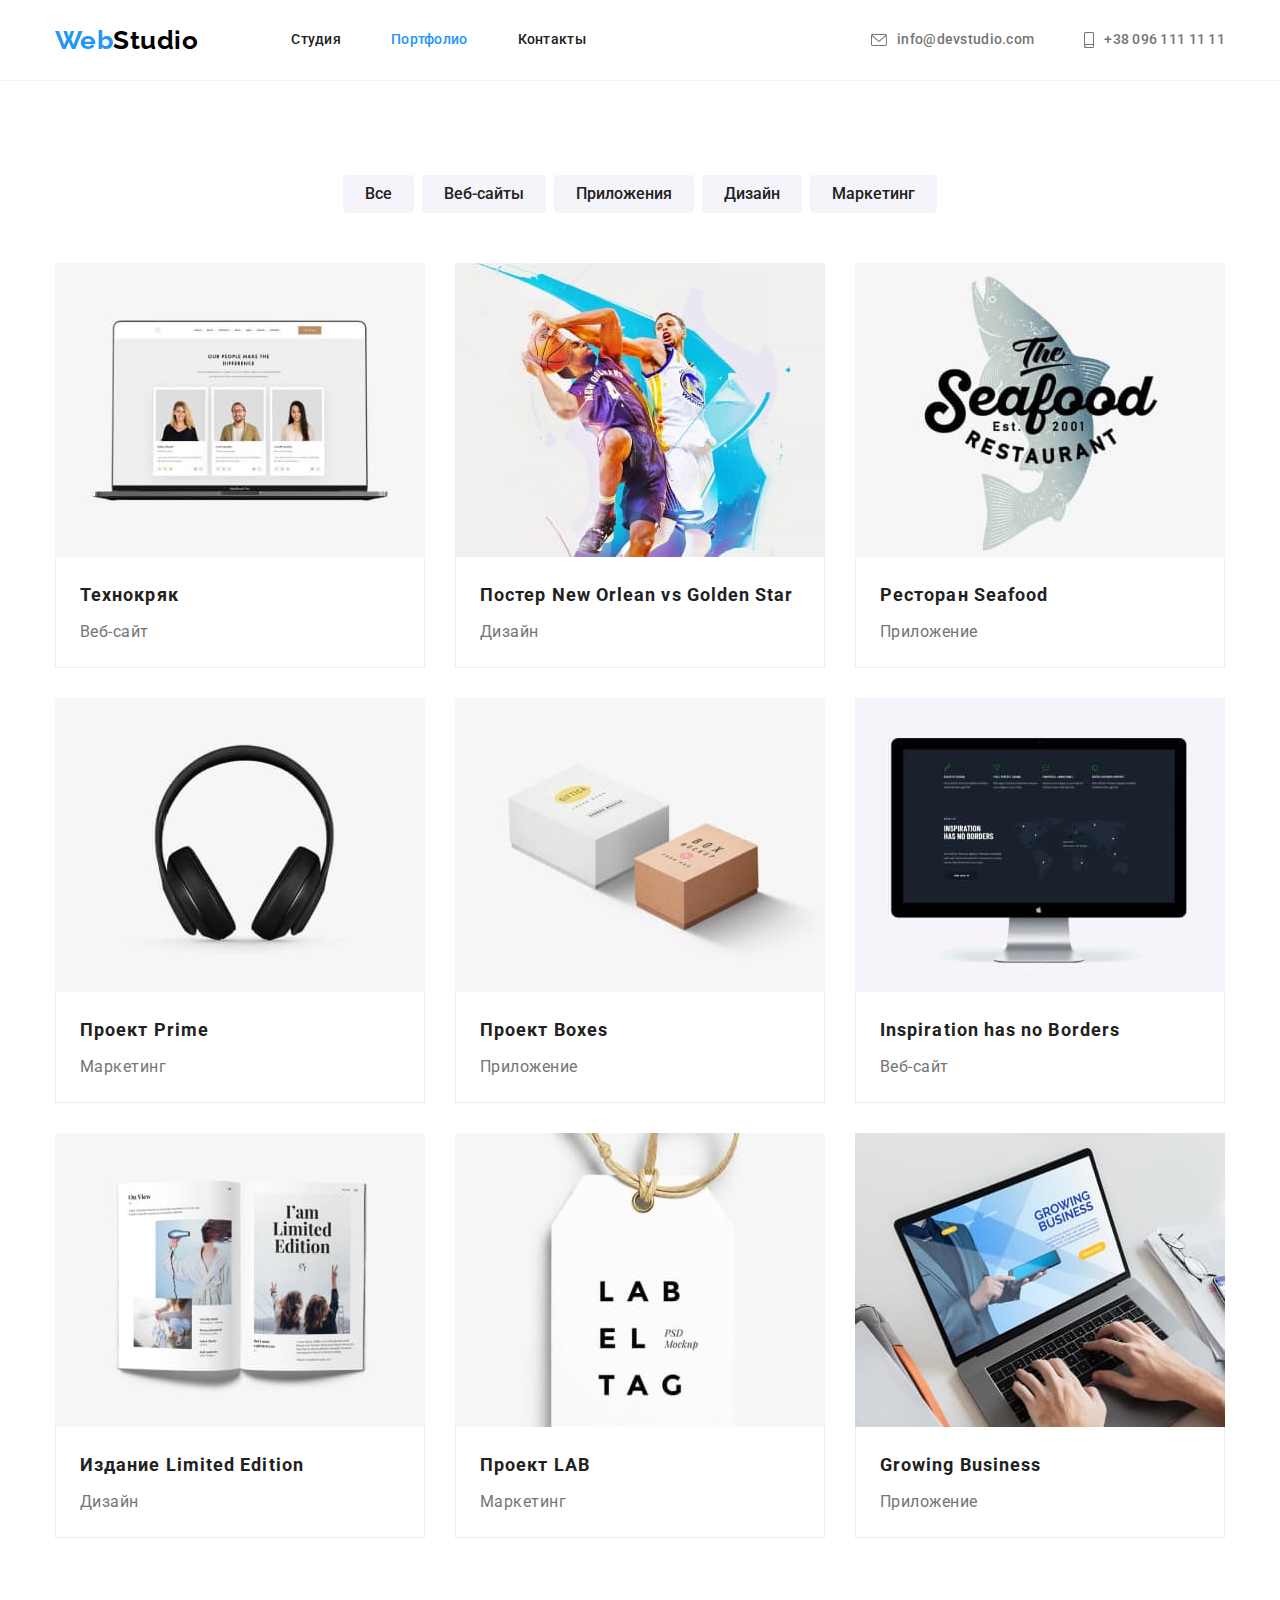
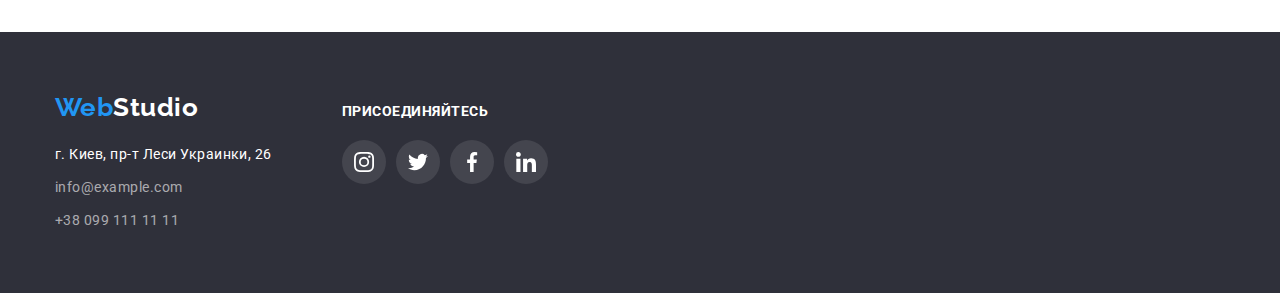
==== portfolio.html @ 6de4c793 "Копіює файли з goit-markup-hw-04" ====
<!DOCTYPE html>
<html lang="ru">
  <head>
    <meta charset="UTF-8" />
    <meta http-equiv="X-UA-Compatible" content="IE=edge" />
    <meta name="viewport" content="width=device-width, initial-scale=1.0" />
    <title>WebStudio</title>
    <link
      href="https://fonts.googleapis.com/css2?family=Raleway:wght@700&family=Roboto:wght@400;500;700;900&display=swap"
      rel="stylesheet"
    />
    <link
      rel="stylesheet"
      href="https://cdnjs.cloudflare.com/ajax/libs/modern-normalize/1.1.0/modern-normalize.min.css"
    />
    <link rel="stylesheet" href="./css/styles.css" />
  </head>
  <body>
    <!-- Верхняя линия -->
    <header class="page-header">
      <div class="container topline">
        <a class="header logo" href="./index.html" lang="en"
          ><span class="header logo-style">Web</span>Studio</a
        >

        <nav>
          <ul class="site-nav list">
            <li class="item"><a class="link" href="./index.html">Студия</a></li>
            <li class="item"><a class="link current" href="./portfolio.html">Портфолио</a></li>
            <li class="item"><a class="link" href="">Контакты</a></li>
          </ul>
        </nav>

        <ul class="contacts list">
          <li class="item">
            <a class="link" href="mailto:info@devstudio.com">
              <svg class="icon envelope" width="16" height="12">
                <use href="./images/icons.svg#envelope"></use>
              </svg>
              info@devstudio.com</a
            >
          </li>
          <li class="item">
            <a class="link" href="tel:+380961111111">
              <svg class="icon smartphone" width="10" height="16">
                <use href="./images/icons.svg#smartphone"></use>
              </svg>
              +38 096 111 11 11</a
            >
          </li>
        </ul>
      </div>
    </header>

    <!-- Уникальный контент страницы -->
    <main>
      <section class="portfolio section">
        <h1 class="title">Портфолио</h1>

        <!-- Фильтры на карточки -->
        <div class="container">
          <ul class="filtres list">
            <li class="item"><button class="button default" type="button">Все</button></li>
            <li class="item"><button class="button default" type="button">Веб-сайты</button></li>
            <li class="item"><button class="button default" type="button">Приложения</button></li>
            <li class="item"><button class="button default" type="button">Дизайн</button></li>
            <li class="item"><button class="button default" type="button">Маркетинг</button></li>
          </ul>
        </div>

        <!-- Карточки -->
        <div class="container">
          <ul class="cards list">
            <li class="item">
              <a class="card-link" href="">
                <img
                  class="img"
                  src="./images/portfolio/technocrack.jpeg"
                  alt="три карточки с сотрудниками и их данные"
                  width="370"
                  height="294"
                />
                <div class="card-border">
                  <h2 class="project">Технокряк</h2>
                  <p class="category">Веб-сайт</p>
                </div>
                <p class="description">Lorem ipsum dolor sit amet.</p>
              </a>
            </li>
            <li class="item">
              <a class="card-link" href="">
                <img
                  class="img"
                  src="./images/portfolio/orlean.jpeg"
                  alt="два баскетбольных игрока в прыжке при игре"
                  width="370"
                  height="294"
                />
                <div class="card-border">
                  <h2 class="project">Постер New Orlean vs Golden Star</h2>
                  <p class="category">Дизайн</p>
                </div>
                <p class="description">Lorem ipsum dolor sit amet.</p>
              </a>
            </li>
            <li class="item">
              <a class="card-link" href="">
                <img
                  class="img"
                  src="./images/portfolio/seafood.jpeg"
                  alt="логотип ресторана"
                  width="370"
                  height="294"
                />
                <div class="card-border">
                  <h2 class="project">Ресторан Seafood</h2>
                  <p class="category">Приложение</p>
                </div>
                <p class="description">Lorem ipsum dolor sit amet.</p>
              </a>
            </li>
            <li class="item">
              <a class="card-link" href="">
                <img
                  class="img"
                  src="./images/portfolio/prime.jpeg"
                  alt="наушники накладные"
                  width="370"
                  height="294"
                />
                <div class="card-border">
                  <h2 class="project">Проект Prime</h2>
                  <p class="category">Маркетинг</p>
                </div>
                <p class="description">Lorem ipsum dolor sit amet.</p>
              </a>
            </li>
            <li class="item">
              <a class="card-link" href="">
                <img
                  class="img"
                  src="./images/portfolio/boxes.jpeg"
                  alt="две коробки с лого компаний"
                  width="370"
                  height="294"
                />
                <div class="card-border">
                  <h2 class="project">Проект Boxes</h2>
                  <p class="category">Приложение</p>
                </div>
                <p class="description">Lorem ipsum dolor sit amet.</p>
              </a>
            </li>
            <li class="item">
              <a class="card-link" href="">
                <img
                  class="img"
                  src="./images/portfolio/inspiration.jpeg"
                  alt="на мониторе изображен разработанный сайт"
                  width="370"
                  height="294"
                />
                <div class="card-border">
                  <h2 class="project">Inspiration has no Borders</h2>
                  <p class="category">Веб-сайт</p>
                </div>
                <p class="description">Lorem ipsum dolor sit amet.</p>
              </a>
            </li>
            <li class="item">
              <a class="card-link" href="">
                <img
                  class="img"
                  src="./images/portfolio/limited.jpeg"
                  alt="открытый журнал"
                  width="370"
                  height="294"
                />
                <div class="card-border">
                  <h2 class="project">Издание Limited Edition</h2>
                  <p class="category">Дизайн</p>
                </div>
                <p class="description">Lorem ipsum dolor sit amet.</p>
              </a>
            </li>
            <li class="item">
              <a class="card-link" href="">
                <img
                  class="img"
                  src="./images/portfolio/lab.jpeg"
                  alt="этикетка с надписью бренда"
                  width="370"
                  height="294"
                />
                <div class="card-border">
                  <h2 class="project">Проект LAB</h2>
                  <p class="category">Маркетинг</p>
                </div>
                <p class="description">Lorem ipsum dolor sit amet.</p>
              </a>
            </li>
            <li class="item">
              <a class="card-link" href="">
                <img
                  class="img"
                  src="./images/portfolio/growing.jpeg"
                  alt="на экране ноутбука разработаное приложение для бизнеса"
                  width="370"
                  height="294"
                />
                <div class="card-border">
                  <h2 class="project">Growing Business</h2>
                  <p class="category">Приложение</p>
                </div>
                <p class="description">Lorem ipsum dolor sit amet.</p>
              </a>
            </li>
          </ul>
        </div>
      </section>
    </main>

    <!-- Подвал -->
    <footer class="page-footer">
      <div class="container">
        <div class="logo-address">
          <a class="footer logo" href="./index.html" lang="en"
            ><span class="footer logo-style">Web</span>Studio
          </a>

          <address>
            <ul class="address list">
              <li class="item">
                <a
                  class="location"
                  href="https://goo.gl/maps/vhETYk33VZoTdQni7"
                  target="_blank"
                  rel="noopener noreferrer"
                >
                  г. Киев, пр-т Леси Украинки, 26
                </a>
              </li>
              <li class="item">
                <a class="link" href="mailto:info@example.com">info@example.com</a>
              </li>
              <li class="item"><a class="link" href="tel:+380991111111">+38 099 111 11 11</a></li>
            </ul>
          </address>
        </div>

        <div class="social">
          <h3 class="social-title">присоединяйтесь</h3>

          <ul class="social-icons list">
            <li class="social-item">
              <a class="social-link" href="" aria-label="Ссылка на Instagram">
                <svg class="social-icon" width="20" height="20">
                  <use href="./images/icons.svg#instagram"></use>
                </svg>
              </a>
            </li>
            <li class="social-item">
              <a class="social-link" href="" aria-label="Ссылка на Twitter">
                <svg class="social-icon" width="20" height="20">
                  <use href="./images/icons.svg#twitter"></use>
                </svg>
              </a>
            </li>
            <li class="social-item">
              <a class="social-link" href="" aria-label="Ссылка на Facebook">
                <svg class="social-icon" width="20" height="20">
                  <use href="./images/icons.svg#facebook"></use>
                </svg>
              </a>
            </li>
            <li class="social-item">
              <a class="social-link" href="" aria-label="Ссылка на Linkedin">
                <svg class="social-icon" width="20" height="20">
                  <use href="./images/icons.svg#linkedin"></use>
                </svg>
              </a>
            </li>
          </ul>
        </div>
      </div>
    </footer>
  </body>
</html>
---- css/styles.css ----
/* Объявление глобальных переменных */
/* 
  Фон тела страницы --bg-body-color: #fff;
  Фон "героя" --bg-hero-color: #C4C4C4;
  Фон "наша команда" --bg-team-color: #f5f4fa;
  Фон футера --bg-hero-color: #2f303a;
  Фон иконки --bg-icon-color: #afb1b8;
  Фон иконки в футоре --bg-icon-footer-color: rgba(255, 255, 255, 0.1);
  Цвет основного текста --text-primary-color: #212121;
  Цвет вторичного текста --text-secondory-color: #757575;
  Цвет текста логотипа в хедере --text-logo-header-color: #000;
  Цвет текста белый (логотип в футере, заголовок "героя") --text-white-color: #fff;
  Цвет сылок в футере --link-footer-color: rgba(255, 255, 255, 0.6);
  Цвет акцента --accent-color: #2196f3;
  Цвет бордера на карточках --card-border: #eee;
   */
:root {
  --bg-body-color: #fff;
  --bg-hero-color: #c4c4c4;
  --bg-team-color: #f5f4fa;
  --bg-footer-color: #2f303a;
  --bg-icon-color: #afb1b8;
  --bg-icon-footer-color: rgba(255, 255, 255, 0.1);
  --text-primary-color: #212121;
  --text-secondory-color: #757575;
  --text-logo-header-color: #000;
  --text-white-color: #fff;
  --link-footer-color: rgba(255, 255, 255, 0.6);
  --accent-color: #2196f3;
  --card-border: #eee;
}

/* Тело страницы */
body {
  font-family: Roboto, sans-serif;
  letter-spacing: 0.03em;

  color: var(--text-primary-color);
  background-color: var(--bg-body-color);
}

/* Сброс стилей */
.list {
  margin: 0;
  padding: 0;

  list-style: none;
}

/* Кнопка родитель */
.button {
  color: var(--text-primary-color);
  background-color: var(--bg-team-color);

  border: 0ch;
  border-radius: 4px;
  cursor: pointer;
}

/* Заголовок родитель */
.title {
  margin-top: 0;
  margin-bottom: 50px;

  font-weight: 700;
  font-size: 36px;
  line-height: 1.17;
  color: var(--text-primary-color);
  text-align: center;
}

/* Лого родитель */
.logo {
  font-family: Raleway, sans-serif;
  font-weight: 700;
  font-size: 26px;
  line-height: 1.19;
  text-decoration: none;
}

/* Контейнер */
.container {
  width: 1200px;
  margin-right: auto;
  margin-left: auto;
  padding-right: 15px;
  padding-left: 15px;
}

/* Секция */
.section {
  padding-top: 94px;
  padding-bottom: 94px;
}

/* Социальные иконки */
.social-icons {
  display: flex;
}

.social-item + .social-item {
  margin-left: 10px;
}

.social-link {
  display: flex;
  align-items: center;
  justify-content: center;
  width: 44px;
  height: 44px;

  color: var(--bg-icon-color);
  border-radius: 50%;
}

.social-icon {
  fill: currentColor;
}

/* Главная страница */
/* Верхняя линия */
.page-header {
  border-bottom: 1px solid var(--bg-team-color);
}

.container.topline {
  display: flex;
  align-items: center;
}

/* Логотип */
.header.logo {
  color: var(--text-logo-header-color);
}

.header.logo-style {
  color: var(--accent-color);
}

/* Навигация */
.site-nav {
  display: flex;
  margin-left: 93px;
}

.site-nav .item:not(:last-child) {
  margin-right: 50px;
}

.site-nav .link {
  display: block;
  padding-top: 32px;
  padding-bottom: 32px;

  font-weight: 500;
  font-size: 14px;
  line-height: 1.14;
  letter-spacing: 0.02em;
  color: var(--text-primary-color);
  text-decoration: none;
}

.site-nav .link:hover,
.site-nav .link:focus {
  color: var(--accent-color);
}

.site-nav .link.current {
  color: var(--accent-color);
}

/* Контакты: почта, моб. телефон */
.contacts {
  display: flex;
  margin-left: auto;
}

.contacts .item + .item {
  margin-left: 50px;
}

.contacts .link {
  display: flex;
  align-items: center;

  font-weight: 500;
  font-size: 14px;
  line-height: 1.14;
  letter-spacing: 0.02em;
  color: var(--text-secondory-color);
  text-decoration: none;
}

.icon.envelope,
.icon.smartphone {
  margin-right: 10px;
  fill: currentColor;
}

.contacts .link:hover,
.contacts .link:focus {
  color: var(--accent-color);
}

/* Герой */
.hero.container {
  padding-top: 100px;
  padding-bottom: 100px;
}

.hero.overlay {
  max-width: 1600px;
  height: 600px;
  margin-left: auto;
  margin-right: auto;

  text-align: center;

  background-image: linear-gradient(to right, rgba(47, 48, 58, 0.4), rgba(47, 48, 58, 0.4)),
    url('../images/img.jpeg');
  background-repeat: no-repeat;
  background-position: center;
  background-size: cover;

  background-color: var(--bg-hero-color);
}

.hero.title {
  max-width: 696px;
  margin-right: auto;
  margin-left: auto;
  margin-bottom: 30px;

  font-weight: 900;
  font-size: 44px;
  line-height: 1.36;
  letter-spacing: 0.06em;
  color: var(--text-white-color);
  text-transform: uppercase;
}

.hero.button {
  padding-top: 10px;
  padding-right: 32px;
  padding-bottom: 10px;
  padding-left: 32px;

  font-weight: 700;
  font-size: 16px;
  line-height: 1.88;
  letter-spacing: 0.06em;
  color: var(--text-white-color);
  background-color: var(--accent-color);
}

/* Особенности */
.features {
  padding-bottom: 0;
}

.featur-list {
  display: flex;
}

.featur-list .item {
  width: calc((100% - 90px) / 4);
}

.featur-list .item:not(:nth-child(4n)) {
  margin-right: 30px;
}

.feature-icon {
  width: 270px;
  height: 120px;
  margin-bottom: 30px;
  padding: 25px 100px;

  border-radius: 4px;
  background-color: var(--bg-team-color);
}

.feature-icon .icon {
  width: 70px;
  height: 70px;
}

.features-title {
  display: none;
}

.features .featur-title {
  margin-top: 0;
  margin-bottom: 10px;

  font-weight: 700;
  font-size: 14px;
  line-height: 1.14;
  text-transform: uppercase;
}

.features .featur-text {
  margin-top: 0;
  margin-bottom: 5px;

  font-weight: 400;
  font-size: 14px;
  line-height: 1.71;
  color: var(--text-secondory-color);
}

/* Чем мы занимаемся */
.wemake-list {
  display: flex;
}

.wemake-list .item {
  width: calc((100% - 60px) / 3);
}

.wemake-list .item:not(:nth-child(3n)) {
  margin-right: 30px;
}

/* Наша команда */
.team {
  background-color: var(--bg-team-color);
}

.team-list {
  display: flex;
}

.team-list .item {
  width: calc((100% - 90px) / 4);
  text-align: center;

  box-shadow: 0px 1px 3px rgba(0, 0, 0, 0.12), 0px 1px 1px rgba(0, 0, 0, 0.14),
    0px 2px 1px rgba(0, 0, 0, 0.2);
  border-radius: 0px 0px 4px 4px;
}

.team-list .item:not(:nth-child(4n)) {
  margin-right: 30px;
}

.team-list .img {
  display: block;
  margin-bottom: 30px;
}

.team-list .specialist {
  margin-top: 0;
  margin-bottom: 10px;

  font-weight: 500;
  font-size: 16px;
  line-height: 1.19;
}

.team-list .position {
  margin-top: 0;
  margin-bottom: 16px;

  font-size: 16px;
  line-height: 1.19;
  color: var(--text-secondory-color);
}

.team-list .social-icons {
  margin-top: 0;
  margin-right: 32px;
  margin-bottom: 30px;
  margin-left: 32px;
}

.team-list .social-link:hover {
  color: var(--text-white-color);
  background-color: var(--accent-color);
}

/* Постоянные клиенты */
.clients-icons {
  display: flex;
}

.client-item + .client-item {
  margin-left: 30px;
}

.client-link {
  display: flex;
  align-items: center;
  justify-content: center;
  width: 170px;
  height: 92px;

  color: var(--bg-icon-color);

  border: 1px solid var(--bg-icon-color);
  border-radius: 4px;
}

.client-icon {
  fill: currentColor;
}

.client-link:hover {
  color: var(--accent-color);
  border: 1px solid var(--accent-color);
}

/* Подвал */
.page-footer {
  padding-top: 60px;
  padding-bottom: 60px;
  background-color: var(--bg-footer-color);
}

.footer.logo {
  display: inline-block;
  padding-top: 0;
  padding-bottom: 0;
  margin-bottom: 20px;
  color: var(--text-white-color);
}

.footer.logo-style {
  padding-top: 0;
  padding-bottom: 0;
  color: var(--accent-color);
}

.address .item:not(:last-child) {
  margin-bottom: 9px;
}

.address .location,
.address .link {
  font-style: normal;
  font-size: 14px;
  line-height: 1.71;
  color: var(--link-footer-color);
  text-decoration: none;
}

.address .location {
  color: var(--text-white-color);
}

.address .link:hover,
.address .link:focus,
.address .location:hover,
.address .location:focus {
  color: var(--accent-color);
}

/* присоединяйтесь */
.page-footer > .container {
  display: flex;
}

.page-footer .social {
  margin-left: 70px;
}

.page-footer .social-title {
  margin-top: 12px;
  margin-bottom: 20px;

  font-weight: 700;
  font-size: 14px;
  line-height: 1.14;

  color: var(--text-white-color);
  text-transform: uppercase;
}

.page-footer .social-link {
  color: var(--text-white-color);
  background: var(--bg-icon-footer-color);
}

.page-footer .social-link:hover {
  color: var(--text-white-color);
  background-color: var(--accent-color);
}

/* Портфолио */
/* Фильтры на карточки */
.portfolio > .title {
  display: none;
}

.container > .filtres {
  display: flex;
  margin-bottom: 50px;
  justify-content: center;
}

.filtres > .item:not(:last-child) {
  margin-right: 8px;
}

.button.default {
  padding-top: 6px;
  padding-right: 22px;
  padding-bottom: 6px;
  padding-left: 22px;

  font-weight: 500;
  font-size: 16px;
  line-height: 1.62;
}

.button.default:hover,
.button.default:focus {
  box-shadow: 0px 3px 1px rgba(0, 0, 0, 0.1), 0px 1px 2px rgba(0, 0, 0, 0.08),
    0px 2px 2px rgba(0, 0, 0, 0.12);

  color: var(--text-white-color);
  background-color: var(--accent-color);
}

/* Карточки */
.container .cards {
  display: flex;
  flex-wrap: wrap;
}

.cards .item {
  width: calc((100% - 60px) / 3);
}

.cards .item:not(:nth-child(3n)) {
  margin-right: 30px;
}

.cards .item:not(:nth-last-child(-n + 3)) {
  margin-bottom: 30px;
}

.cards .item:nth-child(3n) {
  margin-right: 0;
}

.cards .item:nth-last-child(-n + 3) {
  margin-bottom: 0;
}

.card-link {
  display: block;
  color: var(--text-primary-color);
  text-decoration: none;
}

.card-border {
  padding-top: 20px;
  padding-right: 24px;
  padding-bottom: 20px;
  padding-left: 24px;

  border-right: 1px solid var(--card-border);
  border-bottom: 1px solid var(--card-border);
  border-left: 1px solid var(--card-border);
}

.card-link:hover,
.card-link:focus {
  background-color: var(--accent-color);
  box-shadow: 0px 1px 1px rgba(0, 0, 0, 0.12), 0px 4px 4px rgba(0, 0, 0, 0.06),
    1px 4px 6px rgba(0, 0, 0, 0.16);
}

.card-link .img {
  display: block;
}

.cards .project {
  margin-top: 0;
  margin-bottom: 0;
  padding-bottom: 4px;

  font-weight: 700;
  font-size: 18px;
  line-height: 2;
  letter-spacing: 0.06em;
}

.cards .category {
  margin-top: 0;
  margin-bottom: 0;

  font-size: 16px;
  line-height: 1.88;
  color: var(--text-secondory-color);
}

.cards .description {
  display: none;
  margin-top: 0;
  margin-bottom: 0;

  font-size: 16px;
  line-height: 1.88;
  color: var(--text-secondory-color);
}
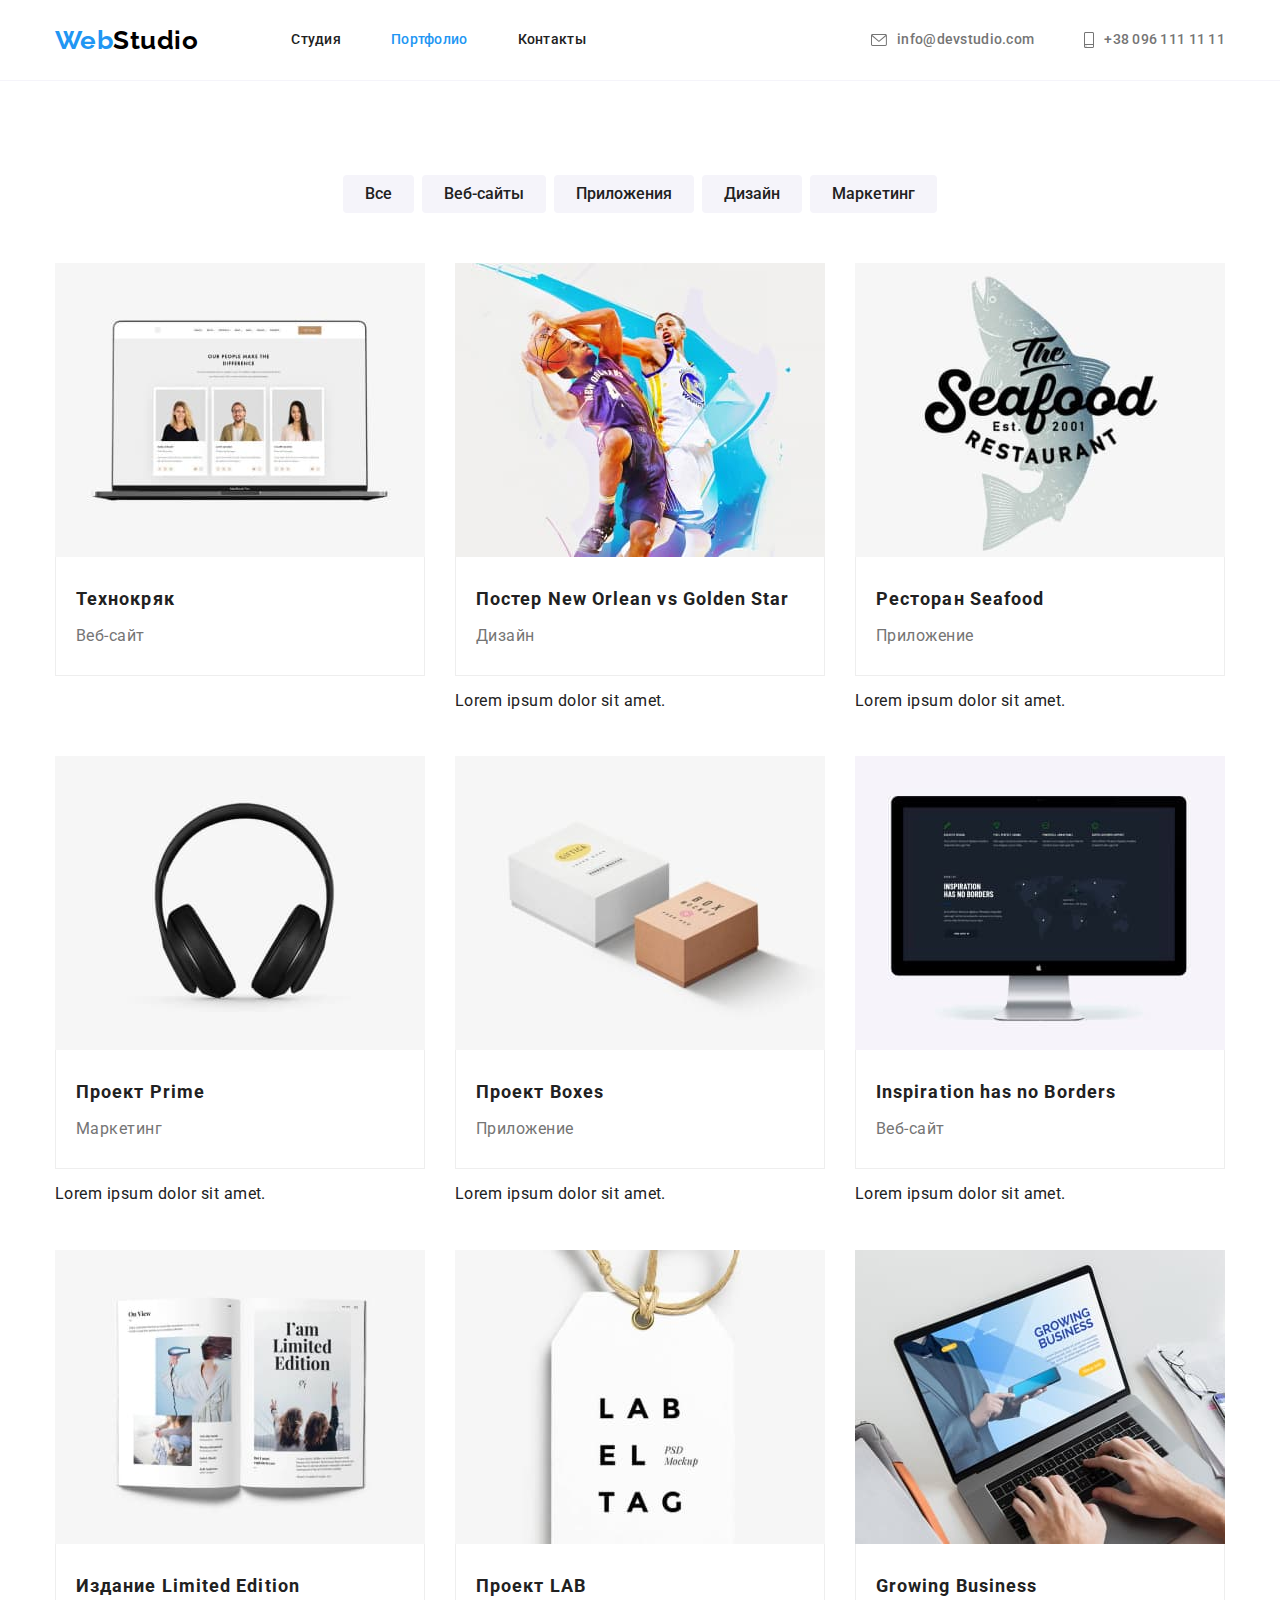
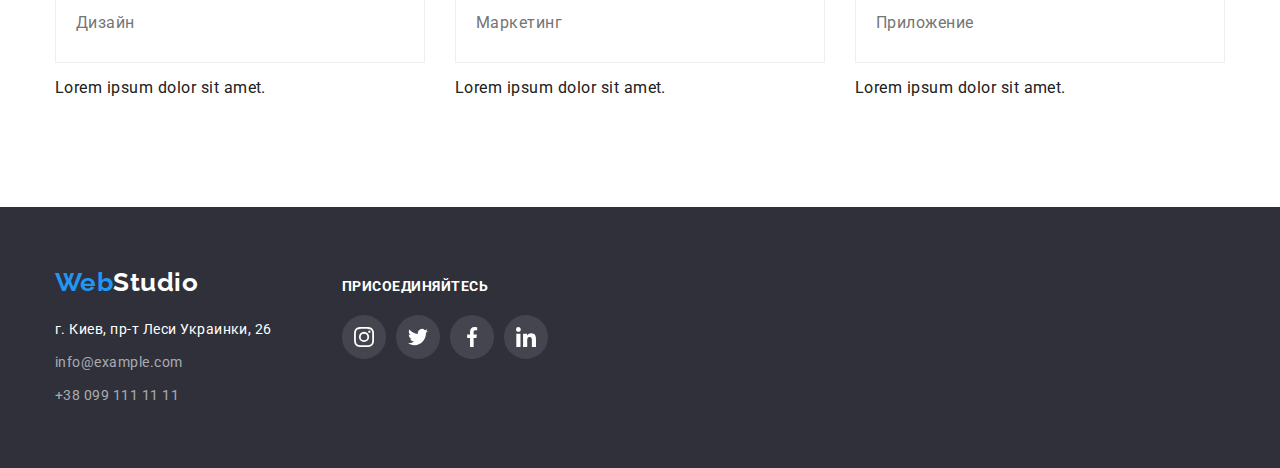
==== commit 01c4640d: "Робить синій оверлей в картці сторінки Портфоліо" ====
--- a/portfolio.html
+++ b/portfolio.html
@@ -73,18 +73,27 @@
           <ul class="cards list">
             <li class="item">
               <a class="card-link" href="">
-                <img
-                  class="img"
-                  src="./images/portfolio/technocrack.jpeg"
-                  alt="три карточки с сотрудниками и их данные"
-                  width="370"
-                  height="294"
-                />
+                <div class="card-thumb">
+                  <img
+                    class="img"
+                    src="./images/portfolio/technocrack.jpeg"
+                    alt="три карточки с сотрудниками и их данные"
+                    width="370"
+                    height="294"
+                  />
+                  <div class="text-thumb">
+                    <p class="description list">
+                      Ресурс предлагает комплексные предложения с разным уровнем функционала и
+                      сервисов. Все это позволит посетителю получить исчерпывающие сведения о
+                      компании или частном лице.
+                    </p>
+                  </div>
+                </div>
+
                 <div class="card-border">
                   <h2 class="project">Технокряк</h2>
                   <p class="category">Веб-сайт</p>
                 </div>
-                <p class="description">Lorem ipsum dolor sit amet.</p>
               </a>
             </li>
             <li class="item">
--- a/css/styles.css
+++ b/css/styles.css
@@ -253,6 +253,59 @@
   background-color: var(--accent-color);
 }
 
+.backdrop {
+  position: fixed;
+  top: 0;
+  left: 0;
+  width: 100%;
+  height: 100%;
+
+  background-color: rgba(0, 0, 0, 0.5);
+}
+
+.backdrop.is-hidden {
+  opacity: 0;
+  pointer-events: none;
+}
+
+.modal {
+  position: absolute;
+  top: 50%;
+  left: 50%;
+  transform: translate(-50%, -50%);
+
+  min-height: 528px;
+  min-width: 581px;
+
+  background-color: var(--bg-body-color);
+}
+
+.modal-button {
+  position: absolute;
+  top: 8px;
+  right: 8px;
+
+  height: 30px;
+  width: 30px;
+  margin: 0;
+  padding: 0;
+
+  color: var(--text-white-color);
+  border: 1px solid var(--bg-icon-color);
+  border-radius: 50%;
+}
+
+.modal-icon {
+  position: absolute;
+  top: 0;
+  right: 0;
+
+  height: 100%;
+  width: 100%;
+
+  fill: currentColor;
+}
+
 /* Особенности */
 .features {
   padding-bottom: 0;
@@ -320,6 +373,36 @@
 
 .wemake-list .item:not(:nth-child(3n)) {
   margin-right: 30px;
+}
+
+/* текст с фоном */
+.product-thumb {
+  position: relative;
+  display: flex;
+}
+
+.background-tumb {
+  position: absolute;
+  bottom: 0;
+
+  display: flex;
+  align-items: center;
+  justify-content: center;
+
+  height: 70px;
+  width: 100%;
+
+  background: rgba(47, 48, 58, 0.8);
+}
+
+.background-tumb > .text {
+  font-weight: 700;
+  font-size: 14px;
+  line-height: 1.14;
+  letter-spacing: 0.03em;
+  text-transform: uppercase;
+
+  color: var(--text-white-color);
 }
 
 /* Наша команда */
@@ -554,20 +637,42 @@
   text-decoration: none;
 }
 
+/* текст на фоне */
+.card-thumb {
+  position: relative;
+  display: flex;
+}
+
+.text-thumb {
+  position: absolute;
+  bottom: 0;
+  height: 100%;
+
+  background: rgba(33, 150, 243, 0.9);
+  opacity: 0;
+}
+
+.card-link:hover .text-thumb {
+  opacity: 1;
+}
+
+.text-thumb > .description {
+  padding: 63px 24px;
+
+  font-size: 18px;
+  line-height: 1.56;
+  letter-spacing: 0.03em;
+  color: var(--text-white-color);
+}
+
 .card-border {
-  padding-top: 20px;
-  padding-right: 24px;
-  padding-bottom: 20px;
-  padding-left: 24px;
-
-  border-right: 1px solid var(--card-border);
-  border-bottom: 1px solid var(--card-border);
-  border-left: 1px solid var(--card-border);
+  padding: 24px 20px;
+  border: 1px solid var(--card-border);
+  border-top: none;
 }
 
 .card-link:hover,
 .card-link:focus {
-  background-color: var(--accent-color);
   box-shadow: 0px 1px 1px rgba(0, 0, 0, 0.12), 0px 4px 4px rgba(0, 0, 0, 0.06),
     1px 4px 6px rgba(0, 0, 0, 0.16);
 }
@@ -596,12 +701,14 @@
   color: var(--text-secondory-color);
 }
 
-.cards .description {
+/* .cards .description {
+
   display: none;
   margin-top: 0;
   margin-bottom: 0;
 
-  font-size: 16px;
-  line-height: 1.88;
-  color: var(--text-secondory-color);
-}
+  font-size: 18px;
+  line-height: 1.56;
+  letter-spacing: 0.03em;
+  color: var(--text-white-color);
+} */
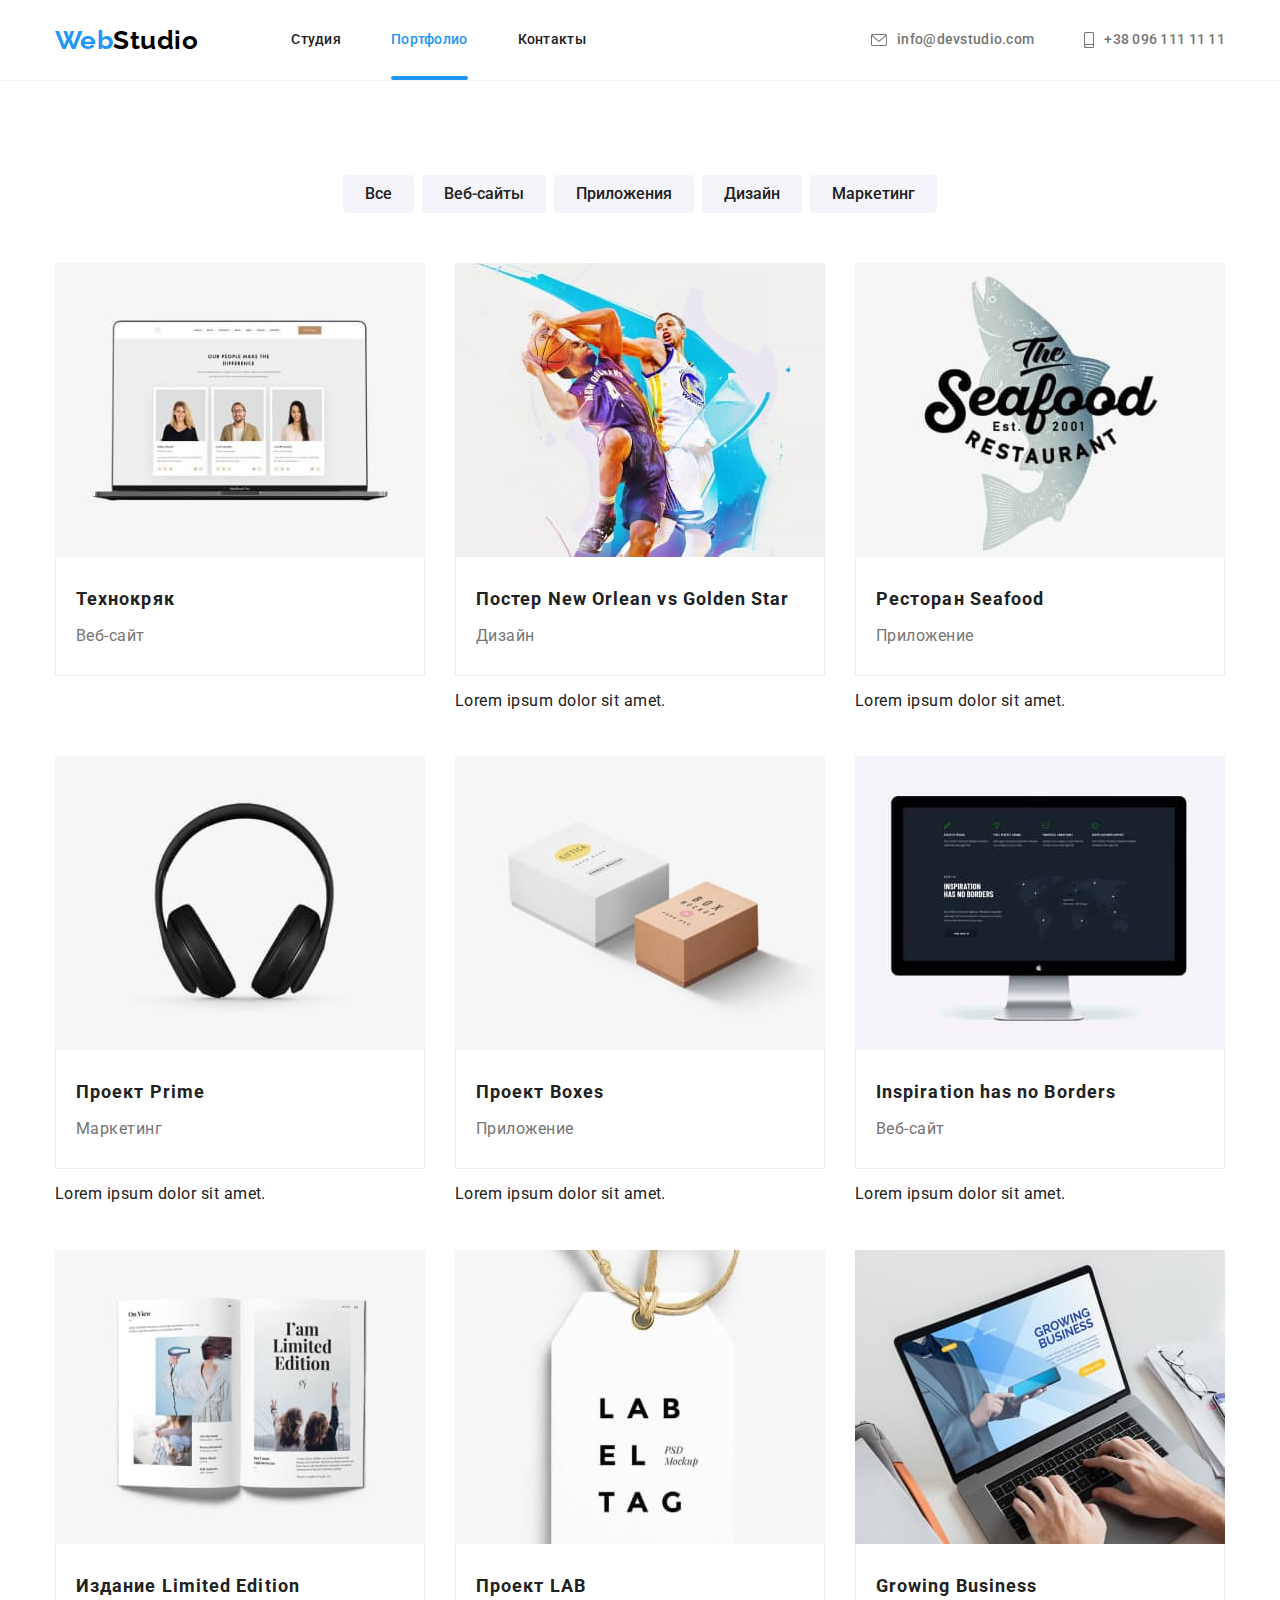
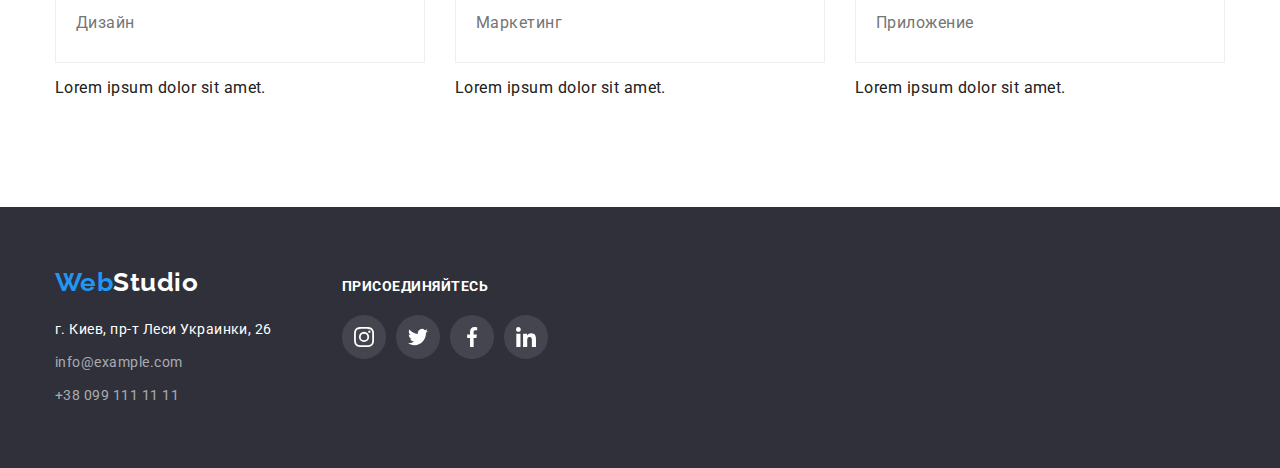
==== commit c2f603f5: "Додадає підкреслення посилання поточної сторінки" ====
--- a/portfolio.html
+++ b/portfolio.html
@@ -89,7 +89,6 @@
                     </p>
                   </div>
                 </div>
-
                 <div class="card-border">
                   <h2 class="project">Технокряк</h2>
                   <p class="category">Веб-сайт</p>
--- a/css/styles.css
+++ b/css/styles.css
@@ -148,6 +148,7 @@
 }
 
 .site-nav .link {
+  position: relative;
   display: block;
   padding-top: 32px;
   padding-bottom: 32px;
@@ -169,6 +170,20 @@
   color: var(--accent-color);
 }
 
+.site-nav .link.current::after {
+  position: absolute;
+  bottom: 0;
+
+  display: block;
+
+  content: '';
+  width: 100%;
+  height: 4px;
+
+  background-color: var(--accent-color);
+  border-radius: 2px;
+}
+
 /* Контакты: почта, моб. телефон */
 .contacts {
   display: flex;
@@ -259,11 +274,13 @@
   left: 0;
   width: 100%;
   height: 100%;
+  z-index: 2;
 
   background-color: rgba(0, 0, 0, 0.5);
 }
 
 .backdrop.is-hidden {
+  visibility: hidden;
   opacity: 0;
   pointer-events: none;
 }
@@ -378,6 +395,7 @@
 /* текст с фоном */
 .product-thumb {
   position: relative;
+  z-index: 1;
   display: flex;
 }
 
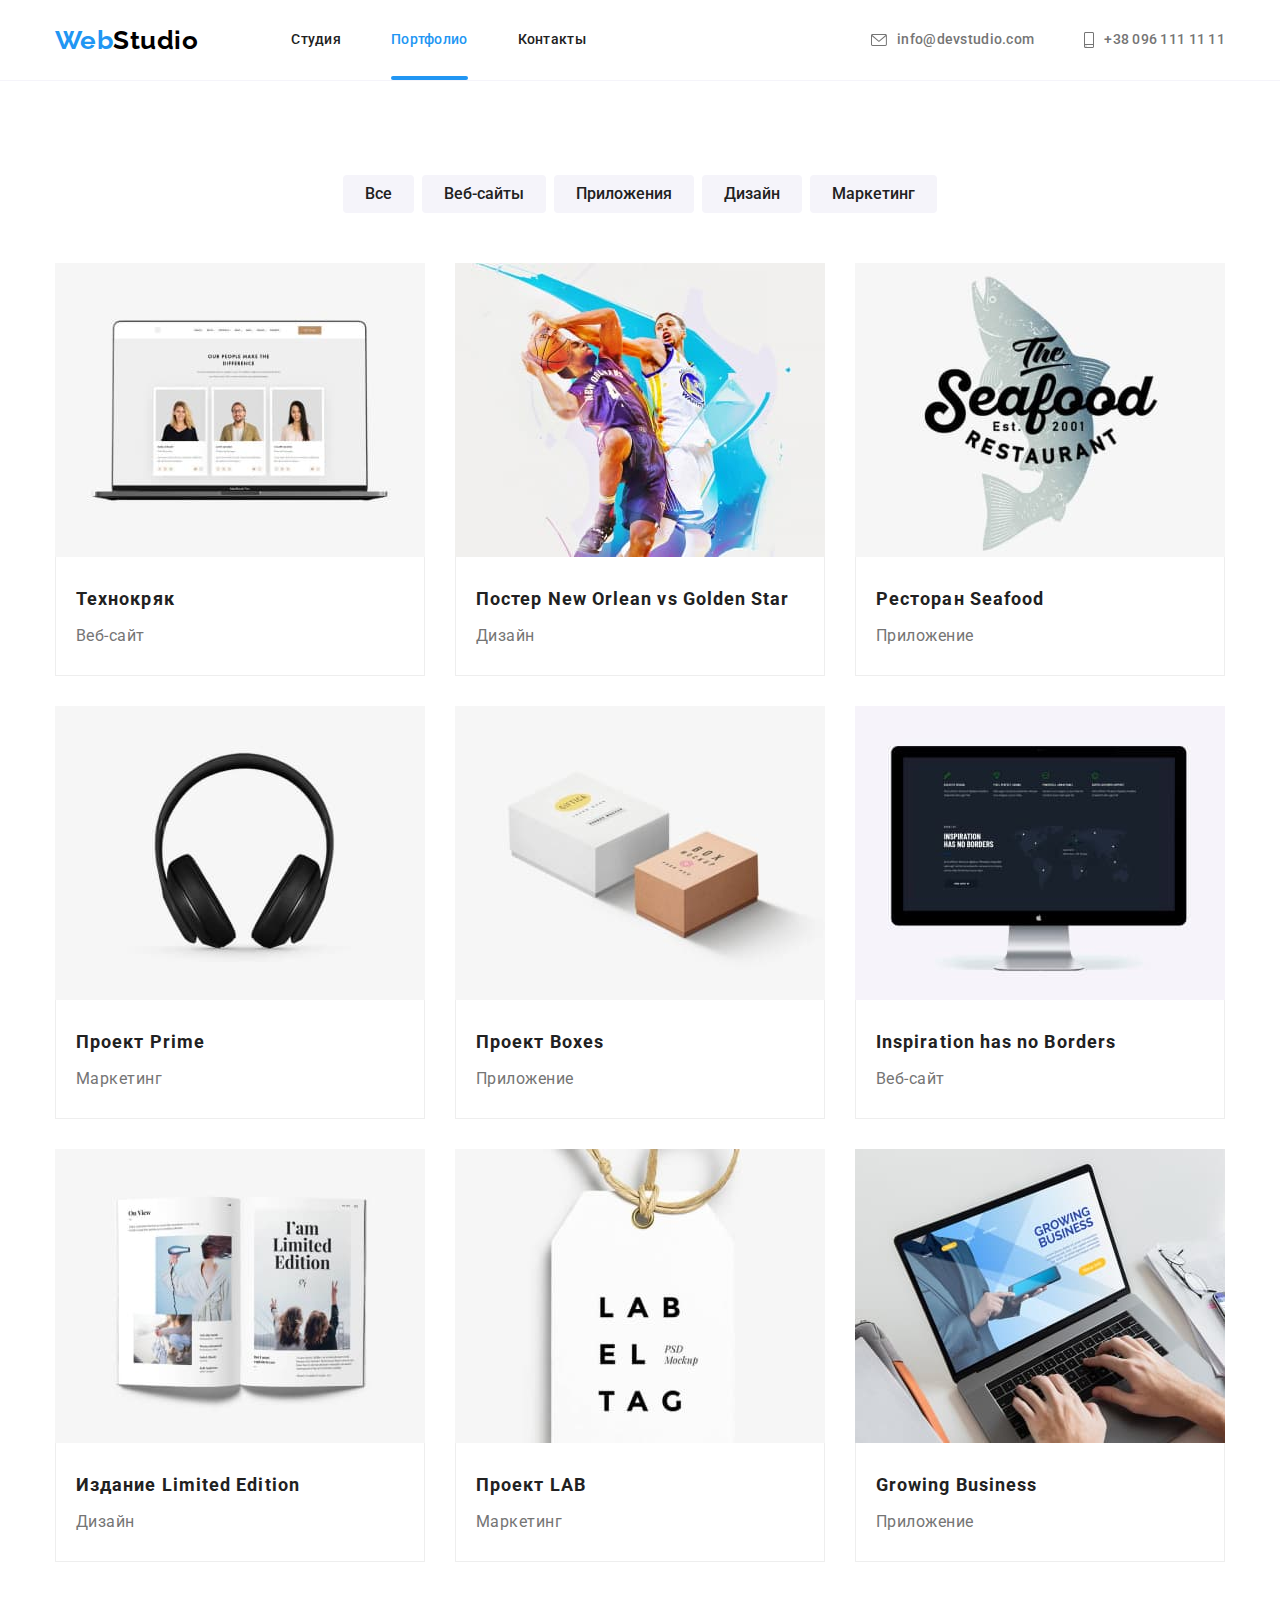
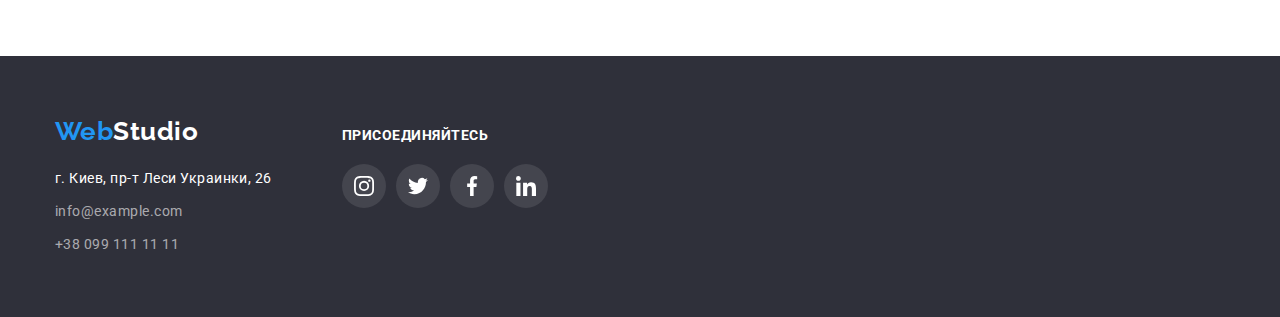
==== commit 960cb7fa: "Анімує картки у портфоліо" ====
--- a/portfolio.html
+++ b/portfolio.html
@@ -97,130 +97,194 @@
             </li>
             <li class="item">
               <a class="card-link" href="">
-                <img
-                  class="img"
-                  src="./images/portfolio/orlean.jpeg"
-                  alt="два баскетбольных игрока в прыжке при игре"
-                  width="370"
-                  height="294"
-                />
+                <div class="card-thumb">
+                  <img
+                    class="img"
+                    src="./images/portfolio/orlean.jpeg"
+                    alt="два баскетбольных игрока в прыжке при игре"
+                    width="370"
+                    height="294"
+                  />
+                  <div class="text-thumb">
+                    <p class="description list">
+                      Ресурс предлагает комплексные предложения с разным уровнем функционала и
+                      сервисов. Все это позволит посетителю получить исчерпывающие сведения о
+                      компании или частном лице.
+                    </p>
+                  </div>
+                </div>
                 <div class="card-border">
                   <h2 class="project">Постер New Orlean vs Golden Star</h2>
                   <p class="category">Дизайн</p>
                 </div>
-                <p class="description">Lorem ipsum dolor sit amet.</p>
-              </a>
-            </li>
-            <li class="item">
-              <a class="card-link" href="">
-                <img
-                  class="img"
-                  src="./images/portfolio/seafood.jpeg"
-                  alt="логотип ресторана"
-                  width="370"
-                  height="294"
-                />
+              </a>
+            </li>
+            <li class="item">
+              <a class="card-link" href="">
+                <div class="card-thumb">
+                  <img
+                    class="img"
+                    src="./images/portfolio/seafood.jpeg"
+                    alt="логотип ресторана"
+                    width="370"
+                    height="294"
+                  />
+                  <div class="text-thumb">
+                    <p class="description list">
+                      Ресурс предлагает комплексные предложения с разным уровнем функционала и
+                      сервисов. Все это позволит посетителю получить исчерпывающие сведения о
+                      компании или частном лице.
+                    </p>
+                  </div>
+                </div>
                 <div class="card-border">
                   <h2 class="project">Ресторан Seafood</h2>
                   <p class="category">Приложение</p>
                 </div>
-                <p class="description">Lorem ipsum dolor sit amet.</p>
-              </a>
-            </li>
-            <li class="item">
-              <a class="card-link" href="">
-                <img
-                  class="img"
-                  src="./images/portfolio/prime.jpeg"
-                  alt="наушники накладные"
-                  width="370"
-                  height="294"
-                />
+              </a>
+            </li>
+            <li class="item">
+              <a class="card-link" href="">
+                <div class="card-thumb">
+                  <img
+                    class="img"
+                    src="./images/portfolio/prime.jpeg"
+                    alt="наушники накладные"
+                    width="370"
+                    height="294"
+                  />
+                  <div class="text-thumb">
+                    <p class="description list">
+                      Ресурс предлагает комплексные предложения с разным уровнем функционала и
+                      сервисов. Все это позволит посетителю получить исчерпывающие сведения о
+                      компании или частном лице.
+                    </p>
+                  </div>
+                </div>
                 <div class="card-border">
                   <h2 class="project">Проект Prime</h2>
                   <p class="category">Маркетинг</p>
                 </div>
-                <p class="description">Lorem ipsum dolor sit amet.</p>
-              </a>
-            </li>
-            <li class="item">
-              <a class="card-link" href="">
-                <img
-                  class="img"
-                  src="./images/portfolio/boxes.jpeg"
-                  alt="две коробки с лого компаний"
-                  width="370"
-                  height="294"
-                />
+              </a>
+            </li>
+            <li class="item">
+              <a class="card-link" href="">
+                <div class="card-thumb">
+                  <img
+                    class="img"
+                    src="./images/portfolio/boxes.jpeg"
+                    alt="две коробки с лого компаний"
+                    width="370"
+                    height="294"
+                  />
+                  <div class="text-thumb">
+                    <p class="description list">
+                      Ресурс предлагает комплексные предложения с разным уровнем функционала и
+                      сервисов. Все это позволит посетителю получить исчерпывающие сведения о
+                      компании или частном лице.
+                    </p>
+                  </div>
+                </div>
                 <div class="card-border">
                   <h2 class="project">Проект Boxes</h2>
                   <p class="category">Приложение</p>
                 </div>
-                <p class="description">Lorem ipsum dolor sit amet.</p>
-              </a>
-            </li>
-            <li class="item">
-              <a class="card-link" href="">
-                <img
-                  class="img"
-                  src="./images/portfolio/inspiration.jpeg"
-                  alt="на мониторе изображен разработанный сайт"
-                  width="370"
-                  height="294"
-                />
+              </a>
+            </li>
+            <li class="item">
+              <a class="card-link" href="">
+                <div class="card-thumb">
+                  <img
+                    class="img"
+                    src="./images/portfolio/inspiration.jpeg"
+                    alt="на мониторе изображен разработанный сайт"
+                    width="370"
+                    height="294"
+                  />
+                  <div class="text-thumb">
+                    <p class="description list">
+                      Ресурс предлагает комплексные предложения с разным уровнем функционала и
+                      сервисов. Все это позволит посетителю получить исчерпывающие сведения о
+                      компании или частном лице.
+                    </p>
+                  </div>
+                </div>
                 <div class="card-border">
                   <h2 class="project">Inspiration has no Borders</h2>
                   <p class="category">Веб-сайт</p>
                 </div>
-                <p class="description">Lorem ipsum dolor sit amet.</p>
-              </a>
-            </li>
-            <li class="item">
-              <a class="card-link" href="">
-                <img
-                  class="img"
-                  src="./images/portfolio/limited.jpeg"
-                  alt="открытый журнал"
-                  width="370"
-                  height="294"
-                />
+              </a>
+            </li>
+            <li class="item">
+              <a class="card-link" href="">
+                <div class="card-thumb">
+                  <img
+                    class="img"
+                    src="./images/portfolio/limited.jpeg"
+                    alt="открытый журнал"
+                    width="370"
+                    height="294"
+                  />
+                  <div class="text-thumb">
+                    <p class="description list">
+                      Ресурс предлагает комплексные предложения с разным уровнем функционала и
+                      сервисов. Все это позволит посетителю получить исчерпывающие сведения о
+                      компании или частном лице.
+                    </p>
+                  </div>
+                </div>
                 <div class="card-border">
                   <h2 class="project">Издание Limited Edition</h2>
                   <p class="category">Дизайн</p>
                 </div>
-                <p class="description">Lorem ipsum dolor sit amet.</p>
-              </a>
-            </li>
-            <li class="item">
-              <a class="card-link" href="">
-                <img
-                  class="img"
-                  src="./images/portfolio/lab.jpeg"
-                  alt="этикетка с надписью бренда"
-                  width="370"
-                  height="294"
-                />
+              </a>
+            </li>
+            <li class="item">
+              <a class="card-link" href="">
+                <div class="card-thumb">
+                  <img
+                    class="img"
+                    src="./images/portfolio/lab.jpeg"
+                    alt="этикетка с надписью бренда"
+                    width="370"
+                    height="294"
+                  />
+                  <div class="text-thumb">
+                    <p class="description list">
+                      Ресурс предлагает комплексные предложения с разным уровнем функционала и
+                      сервисов. Все это позволит посетителю получить исчерпывающие сведения о
+                      компании или частном лице.
+                    </p>
+                  </div>
+                </div>
                 <div class="card-border">
                   <h2 class="project">Проект LAB</h2>
                   <p class="category">Маркетинг</p>
                 </div>
-                <p class="description">Lorem ipsum dolor sit amet.</p>
-              </a>
-            </li>
-            <li class="item">
-              <a class="card-link" href="">
-                <img
-                  class="img"
-                  src="./images/portfolio/growing.jpeg"
-                  alt="на экране ноутбука разработаное приложение для бизнеса"
-                  width="370"
-                  height="294"
-                />
+              </a>
+            </li>
+            <li class="item">
+              <a class="card-link" href="">
+                <div class="card-thumb">
+                  <img
+                    class="img"
+                    src="./images/portfolio/growing.jpeg"
+                    alt="на экране ноутбука разработаное приложение для бизнеса"
+                    width="370"
+                    height="294"
+                  />
+                  <div class="text-thumb">
+                    <p class="description list">
+                      Ресурс предлагает комплексные предложения с разным уровнем функционала и
+                      сервисов. Все это позволит посетителю получить исчерпывающие сведения о
+                      компании или частном лице.
+                    </p>
+                  </div>
+                </div>
                 <div class="card-border">
                   <h2 class="project">Growing Business</h2>
                   <p class="category">Приложение</p>
                 </div>
-                <p class="description">Lorem ipsum dolor sit amet.</p>
               </a>
             </li>
           </ul>
--- a/css/styles.css
+++ b/css/styles.css
@@ -28,6 +28,7 @@
   --link-footer-color: rgba(255, 255, 255, 0.6);
   --accent-color: #2196f3;
   --card-border: #eee;
+  --timing-function: cubic-bezier(0.4, 0, 0.2, 1);
 }
 
 /* Тело страницы */
@@ -55,6 +56,9 @@
   border: 0ch;
   border-radius: 4px;
   cursor: pointer;
+
+  transition: color 250ms var(--timing-function), background-color 250ms var(--timing-function),
+    box-shadow 250ms var(--timing-function);
 }
 
 /* Заголовок родитель */
@@ -109,8 +113,9 @@
   width: 44px;
   height: 44px;
 
-  color: var(--bg-icon-color);
   border-radius: 50%;
+
+  transition: background-color 250ms var(--timing-function), color 250ms var(--timing-function);
 }
 
 .social-icon {
@@ -159,6 +164,8 @@
   letter-spacing: 0.02em;
   color: var(--text-primary-color);
   text-decoration: none;
+
+  transition: color 250ms var(--timing-function);
 }
 
 .site-nav .link:hover,
@@ -204,6 +211,8 @@
   letter-spacing: 0.02em;
   color: var(--text-secondory-color);
   text-decoration: none;
+
+  transition: color 250ms var(--timing-function);
 }
 
 .icon.envelope,
@@ -268,6 +277,7 @@
   background-color: var(--accent-color);
 }
 
+/* Фон */
 .backdrop {
   position: fixed;
   top: 0;
@@ -277,24 +287,34 @@
   z-index: 2;
 
   background-color: rgba(0, 0, 0, 0.5);
+
+  opacity: 1;
+  transition: opacity 250ms var(--timing-function), visibility 250ms var(--timing-function);
 }
 
 .backdrop.is-hidden {
+  opacity: 0;
   visibility: hidden;
-  opacity: 0;
   pointer-events: none;
+}
+
+/* Модальное окно */
+.backdrop.is-hidden .modal {
+  transform: translate(-50%, -50%) scale(1.1);
 }
 
 .modal {
   position: absolute;
   top: 50%;
   left: 50%;
-  transform: translate(-50%, -50%);
+  transform: translate(-50%, -50%) scale(1);
 
   min-height: 528px;
   min-width: 581px;
 
   background-color: var(--bg-body-color);
+
+  transition: transform 250ms var(--timing-function);
 }
 
 .modal-button {
@@ -475,7 +495,12 @@
   margin-left: 32px;
 }
 
-.team-list .social-link:hover {
+.team-list .social-link {
+  color: var(--bg-icon-color);
+}
+
+.team-list .social-link:hover,
+.team-list .social-link:focus {
   color: var(--text-white-color);
   background-color: var(--accent-color);
 }
@@ -500,13 +525,16 @@
 
   border: 1px solid var(--bg-icon-color);
   border-radius: 4px;
+
+  transition: color 250ms var(--timing-function), border 250ms var(--timing-function);
 }
 
 .client-icon {
   fill: currentColor;
 }
 
-.client-link:hover {
+.client-link:hover,
+.client-link:focus {
   color: var(--accent-color);
   border: 1px solid var(--accent-color);
 }
@@ -543,6 +571,8 @@
   line-height: 1.71;
   color: var(--link-footer-color);
   text-decoration: none;
+
+  transition: color 250ms var(--timing-function);
 }
 
 .address .location {
@@ -582,8 +612,8 @@
   background: var(--bg-icon-footer-color);
 }
 
-.page-footer .social-link:hover {
-  color: var(--text-white-color);
+.page-footer .social-link:hover,
+.page-footer .social-link:focus {
   background-color: var(--accent-color);
 }
 
@@ -618,7 +648,6 @@
 .button.default:focus {
   box-shadow: 0px 3px 1px rgba(0, 0, 0, 0.1), 0px 1px 2px rgba(0, 0, 0, 0.08),
     0px 2px 2px rgba(0, 0, 0, 0.12);
-
   color: var(--text-white-color);
   background-color: var(--accent-color);
 }
@@ -653,25 +682,43 @@
   display: block;
   color: var(--text-primary-color);
   text-decoration: none;
+
+  box-shadow: none;
+  transition: box-shadow 250ms var(--timing-function);
+}
+
+.card-link:hover,
+.card-link:focus {
+  box-shadow: 0px 1px 1px rgba(0, 0, 0, 0.12), 0px 4px 4px rgba(0, 0, 0, 0.06),
+    1px 4px 6px rgba(0, 0, 0, 0.16);
+}
+
+.card-link .img {
+  display: block;
 }
 
 /* текст на фоне */
 .card-thumb {
   position: relative;
   display: flex;
+  overflow: hidden;
 }
 
 .text-thumb {
   position: absolute;
   bottom: 0;
+  left: 0;
+  width: 100%;
   height: 100%;
-
-  background: rgba(33, 150, 243, 0.9);
-  opacity: 0;
-}
-
-.card-link:hover .text-thumb {
-  opacity: 1;
+  background-color: rgba(33, 150, 243, 0.9);
+
+  transform: translateY(100.2%);
+  transition: transform 250ms var(--timing-function);
+}
+
+.card-link:hover .text-thumb,
+.card-link:focus .text-thumb {
+  transform: translateY(0);
 }
 
 .text-thumb > .description {
@@ -689,16 +736,6 @@
   border-top: none;
 }
 
-.card-link:hover,
-.card-link:focus {
-  box-shadow: 0px 1px 1px rgba(0, 0, 0, 0.12), 0px 4px 4px rgba(0, 0, 0, 0.06),
-    1px 4px 6px rgba(0, 0, 0, 0.16);
-}
-
-.card-link .img {
-  display: block;
-}
-
 .cards .project {
   margin-top: 0;
   margin-bottom: 0;
@@ -718,15 +755,3 @@
   line-height: 1.88;
   color: var(--text-secondory-color);
 }
-
-/* .cards .description {
-
-  display: none;
-  margin-top: 0;
-  margin-bottom: 0;
-
-  font-size: 18px;
-  line-height: 1.56;
-  letter-spacing: 0.03em;
-  color: var(--text-white-color);
-} */
